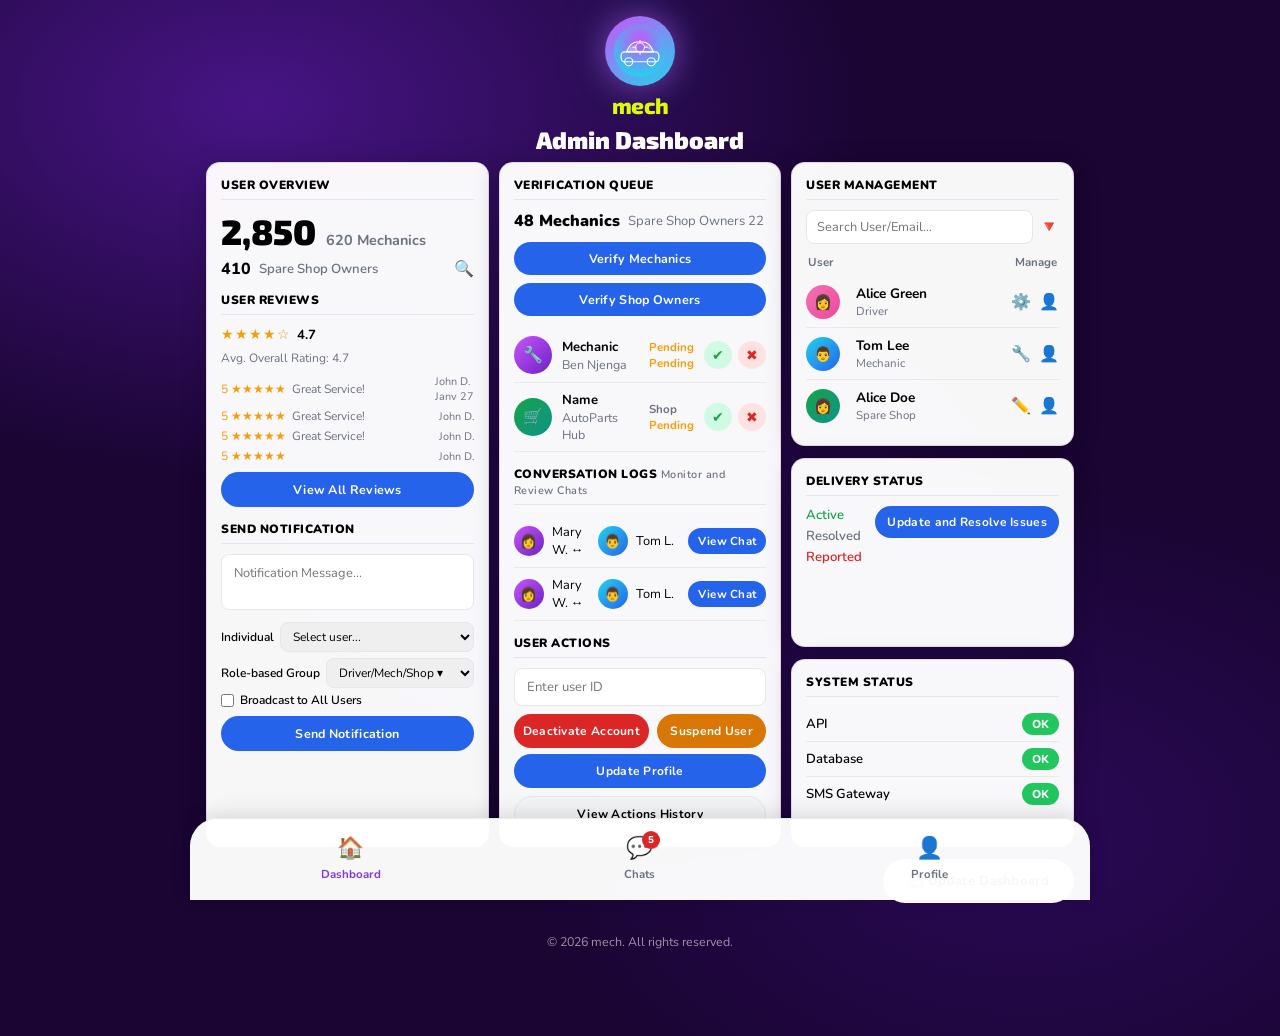
==== frontend/dashboard_admin.html @ afdfe114 "Add files via upload" ====
<!DOCTYPE html>
<html lang="en">
<head>
  <meta charset="UTF-8"/>
  <meta name="viewport" content="width=device-width,initial-scale=1.0"/>
  <link rel="manifest" href="manifest.json"/>
  <meta name="theme-color" content="#6b21c8"/>
  <meta name="apple-mobile-web-app-capable" content="yes"/>
  <meta name="apple-mobile-web-app-status-bar-style" content="black-translucent"/>
  <meta name="apple-mobile-web-app-title" content="mech"/>
  <link rel="apple-touch-icon" href="icons/icon-192.png"/>
  <!-- Admin page: access is enforced by adminGuard() in app.js -->
  <meta name="robots" content="noindex, nofollow"/>
  <title>mech — Admin Dashboard</title>
  <link rel="stylesheet" href="css/styles.css"/>
  <link rel="icon" type="image/svg+xml" href="logo.SVG"/>
</head>
<body>
<div class="page-wrapper has-bottom-nav">

  <!-- Header -->
  <div class="logo-block" style="padding:16px 0 8px;">
    <div class="logo-ripple-wrap" style="width:70px;height:70px;">
      <span class="ripple-ring ripple-ring-1"></span>
      <span class="ripple-ring ripple-ring-2"></span>
      <span class="ripple-ring ripple-ring-3"></span>
      <div class="logo-circle" style="width:70px;height:70px;">
        <img src="logo.SVG" alt="mech" style="width:54px;height:54px;"/>
      </div>
    </div>
    <span class="logo-name" style="font-size:1.4rem;">mech</span>
    <h2 style="font-family:var(--font-display);font-size:1.5rem;font-weight:900;color:var(--text-white);">Admin Dashboard</h2>
  </div>

  <!-- Top 3-column grid -->
  <div class="dash-grid-3" style="margin-bottom:12px;">

    <!-- USER OVERVIEW -->
    <div class="admin-section">
      <div class="admin-section-title">USER OVERVIEW</div>
      <div style="display:flex;align-items:baseline;gap:10px;flex-wrap:wrap;margin-bottom:6px;">
        <span class="admin-stat-big">2,850</span>
        <span style="font-size:0.9rem;font-weight:700;color:var(--text-muted);">620 Mechanics</span>
      </div>
      <div style="display:flex;align-items:center;gap:8px;margin-bottom:12px;">
        <span style="font-size:1rem;font-weight:800;">410</span>
        <span style="font-size:0.82rem;color:var(--text-muted);font-weight:600;">Spare Shop Owners</span>
        <button style="background:none;border:none;cursor:pointer;font-size:1rem;margin-left:auto;">🔍</button>
      </div>

      <div class="admin-section-title" style="margin-top:10px;">USER REVIEWS</div>
      <div style="display:flex;align-items:center;gap:6px;margin-bottom:6px;">
        <span class="stars" style="font-size:0.85rem;">★★★★☆</span>
        <span style="font-size:0.82rem;font-weight:700;">4.7</span>
      </div>
      <div style="font-size:0.75rem;color:var(--text-muted);margin-bottom:8px;">Avg. Overall Rating: 4.7</div>

      <div style="display:flex;flex-direction:column;gap:4px;margin-bottom:8px;">
        <div style="display:flex;align-items:center;gap:6px;font-size:0.75rem;">
          <span style="color:#f59e0b;">5 ★★★★★</span>
          <span style="color:var(--text-muted);flex:1;white-space:nowrap;overflow:hidden;text-overflow:ellipsis;">Great Service!</span>
          <span style="color:var(--text-muted);font-size:0.68rem;white-space:nowrap;">John D. <br/>Janv 27</span>
        </div>
        <div style="display:flex;align-items:center;gap:6px;font-size:0.75rem;">
          <span style="color:#f59e0b;">5 ★★★★★</span>
          <span style="color:var(--text-muted);flex:1;">Great Service!</span>
          <span style="color:var(--text-muted);font-size:0.68rem;">John D.</span>
        </div>
        <div style="display:flex;align-items:center;gap:6px;font-size:0.75rem;">
          <span style="color:#f59e0b;">5 ★★★★★</span>
          <span style="color:var(--text-muted);flex:1;">Great Service!</span>
          <span style="color:var(--text-muted);font-size:0.68rem;">John D.</span>
        </div>
        <div style="display:flex;align-items:center;gap:6px;font-size:0.75rem;">
          <span style="color:#f59e0b;">5 ★★★★★</span>
          <span style="color:var(--text-muted);flex:1;"></span>
          <span style="color:var(--text-muted);font-size:0.68rem;">John D.</span>
        </div>
      </div>
      <button class="btn btn-blue btn-full" style="font-size:0.78rem;padding:9px;">View All Reviews</button>

      <!-- Send Notification -->
      <div class="admin-section-title" style="margin-top:14px;">SEND NOTIFICATION</div>
      <textarea id="notifMessage" placeholder="Notification Message..." style="width:100%;padding:9px 12px;border:1px solid #e5e7eb;border-radius:var(--radius-sm);font-size:0.8rem;resize:none;height:56px;outline:none;font-family:var(--font-main);"></textarea>
      <div style="display:flex;align-items:center;gap:6px;margin:6px 0;flex-wrap:wrap;">
        <span style="font-size:0.75rem;font-weight:600;">Individual</span>
        <select id="notifTarget" style="flex:1;padding:5px 8px;border:1px solid #e5e7eb;border-radius:var(--radius-sm);font-size:0.75rem;outline:none;">
          <option value="">Select user...</option>
          <option value="alice">Alice Green</option>
          <option value="tom">Tom Lee</option>
        </select>
      </div>
      <div style="display:flex;align-items:center;gap:6px;margin:4px 0;">
        <span style="font-size:0.75rem;font-weight:600;">Role-based Group</span>
        <select id="notifRole" style="flex:1;padding:5px 8px;border:1px solid #e5e7eb;border-radius:var(--radius-sm);font-size:0.75rem;outline:none;">
          <option value="">Driver/Mech/Shop ▾</option>
          <option value="driver">Drivers</option>
          <option value="mechanic">Mechanics</option>
          <option value="spareshop">Spare Shops</option>
        </select>
      </div>
      <label style="display:flex;align-items:center;gap:6px;margin:4px 0;font-size:0.75rem;font-weight:600;cursor:pointer;">
        <input type="checkbox" name="broadcast" style="accent-color:var(--purple-light);"/>
        Broadcast to All Users
      </label>
      <button id="sendNotifBtn" class="btn btn-blue btn-full" style="font-size:0.78rem;padding:9px;margin-top:4px;">Send Notification</button>
    </div>

    <!-- VERIFICATION QUEUE -->
    <div class="admin-section">
      <div class="admin-section-title">VERIFICATION QUEUE</div>
      <div style="display:flex;align-items:center;gap:8px;flex-wrap:wrap;margin-bottom:10px;">
        <span style="font-size:1rem;font-weight:900;">48 Mechanics</span>
        <span style="font-size:0.82rem;color:var(--text-muted);">Spare Shop Owners 22</span>
      </div>
      <div style="display:flex;gap:8px;margin-bottom:12px;flex-wrap:wrap;">
        <button class="btn btn-blue" style="flex:1;font-size:0.78rem;padding:8px;">Verify Mechanics</button>
        <button class="btn btn-blue" style="flex:1;font-size:0.78rem;padding:8px;">Verify Shop Owners</button>
      </div>

      <!-- Verify Item 1 -->
      <div class="verify-item">
        <div style="width:38px;height:38px;border-radius:50%;background:linear-gradient(135deg,var(--magenta),var(--purple-light));display:flex;align-items:center;justify-content:center;font-size:1rem;flex-shrink:0;">🔧</div>
        <div style="flex:1;min-width:0;">
          <div style="font-size:0.82rem;font-weight:700;">Mechanic</div>
          <div style="font-size:0.78rem;color:var(--text-muted);">Ben Njenga</div>
        </div>
        <div>
          <div class="verify-status">Pending</div>
          <div class="verify-status">Pending</div>
        </div>
        <div class="verify-actions">
          <button class="verify-btn approve" data-verify="user_1" data-action="approve" title="Approve">✔</button>
          <button class="verify-btn decline" data-verify="user_1" data-action="decline" title="Decline">✖</button>
        </div>
      </div>

      <!-- Verify Item 2 -->
      <div class="verify-item">
        <div style="width:38px;height:38px;border-radius:50%;background:linear-gradient(135deg,var(--green-btn),#0d9488);display:flex;align-items:center;justify-content:center;font-size:1rem;flex-shrink:0;">🛒</div>
        <div style="flex:1;min-width:0;">
          <div style="font-size:0.82rem;font-weight:700;">Name</div>
          <div style="font-size:0.78rem;color:var(--text-muted);">AutoParts Hub</div>
        </div>
        <div>
          <div style="font-size:0.72rem;font-weight:700;color:var(--text-muted);">Shop</div>
          <div class="verify-status">Pending</div>
        </div>
        <div class="verify-actions">
          <button class="verify-btn approve" data-verify="user_2" data-action="approve" title="Approve">✔</button>
          <button class="verify-btn decline" data-verify="user_2" data-action="decline" title="Decline">✖</button>
        </div>
      </div>

      <!-- Conversation Logs -->
      <div class="admin-section-title" style="margin-top:14px;">CONVERSATION LOGS <span style="font-size:0.68rem;font-weight:600;color:var(--text-muted);text-transform:none;">Monitor and Review Chats</span></div>

      <div class="log-item">
        <div style="width:30px;height:30px;border-radius:50%;background:linear-gradient(135deg,var(--magenta),var(--purple-light));display:flex;align-items:center;justify-content:center;font-size:0.85rem;flex-shrink:0;">👩</div>
        <span style="font-size:0.8rem;flex:1;">Mary W. ↔</span>
        <div style="width:30px;height:30px;border-radius:50%;background:linear-gradient(135deg,var(--cyan-accent),var(--blue-btn));display:flex;align-items:center;justify-content:center;font-size:0.85rem;flex-shrink:0;">👨</div>
        <span style="font-size:0.8rem;">Tom L.</span>
        <button class="btn btn-blue" style="padding:5px 10px;font-size:0.72rem;margin-left:6px;" data-view-chat="conv_1">View Chat</button>
      </div>

      <div class="log-item">
        <div style="width:30px;height:30px;border-radius:50%;background:linear-gradient(135deg,var(--magenta),var(--purple-light));display:flex;align-items:center;justify-content:center;font-size:0.85rem;flex-shrink:0;">👩</div>
        <span style="font-size:0.8rem;flex:1;">Mary W. ↔</span>
        <div style="width:30px;height:30px;border-radius:50%;background:linear-gradient(135deg,var(--cyan-accent),var(--blue-btn));display:flex;align-items:center;justify-content:center;font-size:0.85rem;flex-shrink:0;">👨</div>
        <span style="font-size:0.8rem;">Tom L.</span>
        <button class="btn btn-blue" style="padding:5px 10px;font-size:0.72rem;margin-left:6px;" data-view-chat="conv_2">View Chat</button>
      </div>

      <!-- User Actions -->
      <div class="admin-section-title" style="margin-top:14px;">USER ACTIONS</div>
      <input id="actionUserId" type="text" placeholder="Enter user ID" style="width:100%;padding:9px 12px;border:1px solid #e5e7eb;border-radius:var(--radius-sm);font-size:0.82rem;outline:none;margin-bottom:8px;"/>
      <div style="display:flex;gap:8px;flex-wrap:wrap;margin-bottom:6px;">
        <button id="deactivateBtn" class="btn btn-red" style="flex:1;font-size:0.75rem;padding:9px;">Deactivate Account</button>
        <button id="suspendBtn" class="btn btn-orange" style="flex:1;font-size:0.75rem;padding:9px;">Suspend User</button>
      </div>
      <div style="display:flex;gap:8px;flex-wrap:wrap;">
        <button class="btn btn-blue" style="flex:1;font-size:0.75rem;padding:9px;">Update Profile</button>
        <button class="btn" style="flex:1;font-size:0.75rem;padding:9px;background:#f3f4f6;color:var(--text-dark);border:1px solid #e5e7eb;">View Actions History</button>
      </div>
    </div>

    <!-- USER MANAGEMENT + SYSTEM STATUS -->
    <div style="display:flex;flex-direction:column;gap:12px;">

      <div class="admin-section">
        <div class="admin-section-title">USER MANAGEMENT</div>
        <div style="display:flex;align-items:center;gap:6px;margin-bottom:10px;">
          <input id="userSearch" type="text" placeholder="Search User/Email..." style="flex:1;padding:7px 10px;border:1px solid #e5e7eb;border-radius:var(--radius-sm);font-size:0.8rem;outline:none;"/>
          <button style="background:none;border:none;cursor:pointer;font-size:1rem;">🔻</button>
        </div>

        <div style="display:flex;justify-content:space-between;font-size:0.72rem;font-weight:700;color:var(--text-muted);margin-bottom:6px;padding:0 2px;">
          <span>User</span>
          <span>Manage</span>
        </div>

        <div class="user-mgmt-item">
          <div style="width:34px;height:34px;border-radius:50%;background:linear-gradient(135deg,#f472b6,#ec4899);display:flex;align-items:center;justify-content:center;font-size:0.9rem;flex-shrink:0;">👩</div>
          <div style="flex:1;min-width:0;margin-left:8px;">
            <div class="user-mgmt-name">Alice Green</div>
            <div class="user-mgmt-role">Driver</div>
          </div>
          <div style="display:flex;gap:8px;align-items:center;">
            <button style="background:none;border:none;cursor:pointer;font-size:1rem;" title="Settings">⚙️</button>
            <button style="background:none;border:none;cursor:pointer;font-size:1rem;" title="Profile">👤</button>
          </div>
        </div>

        <div class="user-mgmt-item">
          <div style="width:34px;height:34px;border-radius:50%;background:linear-gradient(135deg,var(--cyan-accent),var(--blue-btn));display:flex;align-items:center;justify-content:center;font-size:0.9rem;flex-shrink:0;">👨</div>
          <div style="flex:1;min-width:0;margin-left:8px;">
            <div class="user-mgmt-name">Tom Lee</div>
            <div class="user-mgmt-role">Mechanic</div>
          </div>
          <div style="display:flex;gap:8px;align-items:center;">
            <button style="background:none;border:none;cursor:pointer;font-size:1rem;" title="Tools">🔧</button>
            <button style="background:none;border:none;cursor:pointer;font-size:1rem;" title="Profile">👤</button>
          </div>
        </div>

        <div class="user-mgmt-item" style="border-bottom:none;">
          <div style="width:34px;height:34px;border-radius:50%;background:linear-gradient(135deg,var(--green-btn),#0d9488);display:flex;align-items:center;justify-content:center;font-size:0.9rem;flex-shrink:0;">👩</div>
          <div style="flex:1;min-width:0;margin-left:8px;">
            <div class="user-mgmt-name">Alice Doe</div>
            <div class="user-mgmt-role">Spare Shop</div>
          </div>
          <div style="display:flex;gap:8px;align-items:center;">
            <button style="background:none;border:none;cursor:pointer;font-size:1rem;" title="Edit">✏️</button>
            <button style="background:none;border:none;cursor:pointer;font-size:1rem;" title="Profile">👤</button>
          </div>
        </div>
      </div>

      <!-- Delivery Status -->
      <div class="admin-section">
        <div class="admin-section-title">DELIVERY STATUS</div>
        <div style="display:flex;gap:10px;align-items:flex-start;">
          <div style="flex:1;">
            <div style="font-size:0.82rem;font-weight:600;color:var(--green-btn);margin-bottom:3px;">Active</div>
            <div style="font-size:0.82rem;font-weight:600;color:var(--text-muted);margin-bottom:3px;">Resolved</div>
            <div style="font-size:0.82rem;font-weight:600;color:var(--red-btn);">Reported</div>
          </div>
          <button class="btn btn-blue" style="font-size:0.75rem;padding:8px 12px;white-space:nowrap;">Update and Resolve Issues</button>
        </div>
      </div>

      <!-- System Status -->
      <div class="admin-section">
        <div class="admin-section-title">SYSTEM STATUS</div>
        <div data-service="api" class="system-status-row">
          <span>API</span>
          <span class="status-ok">OK</span>
        </div>
        <div data-service="database" class="system-status-row">
          <span>Database</span>
          <span class="status-ok">OK</span>
        </div>
        <div data-service="sms" class="system-status-row" style="border-bottom:none;">
          <span>SMS Gateway</span>
          <span class="status-ok">OK</span>
        </div>
      </div>

    </div>
  </div><!-- end top grid -->

  <!-- Update Dashboard -->
  <div style="display:flex;justify-content:flex-end;margin-bottom:16px;">
    <button class="btn btn-white" style="color:var(--text-dark);font-size:0.82rem;">🔄 Update Dashboard</button>
  </div>

  <footer class="page-footer" style="padding-bottom:6px;">© <span id="yr"></span> mech. All rights reserved.</footer>
</div>

<!-- Bottom Nav -->
<nav class="dash-bottom-nav" style="left:0;right:0;max-width:900px;margin:0 auto;">
  <button class="dash-nav-tab active" data-target="dashboard_admin.html">
    <span class="d-icon">🏠</span>
    Dashboard
  </button>
  <button class="dash-nav-tab" data-target="chat.html">
    <span class="d-icon">💬</span>
    Chats
    <span class="msg-badge" style="position:absolute;top:4px;right:calc(50% - 20px);background:var(--red-btn);color:#fff;border-radius:50%;width:18px;height:18px;font-size:0.62rem;font-weight:800;display:flex;align-items:center;justify-content:center;">5</span>
  </button>
  <button class="dash-nav-tab" data-target="#">
    <span class="d-icon">👤</span>
    Profile
  </button>
</nav>


<script src="js/app.js"></script>
<script>document.getElementById('yr').textContent = new Date().getFullYear();</script>
</body>
</html>
---- frontend/css/styles.css ----
/* ============================================================
   MECH PLATFORM — MASTER STYLESHEET
   Deep Royal Purple Glassmorphism UI
   ============================================================ */

@import url('https://fonts.googleapis.com/css2?family=Nunito:wght@400;600;700;800;900&family=Exo+2:wght@400;600;700;800&display=swap');

/* ── CSS Variables ─────────────────────────────────────────── */
:root {
  --bg-deep:        #1a0533;
  --bg-purple:      #2d0a5e;
  --bg-mid:         #3b0f7a;
  --purple-light:   #6b21c8;
  --purple-glow:    #9b59f5;
  --cyan-accent:    #22d3ee;
  --magenta:        #c855f7;

  --blue-btn:       #2563eb;
  --orange-btn:     #d97706;
  --green-btn:      #16a34a;
  --red-btn:        #dc2626;
  --green-avail:    #22c55e;
  --red-unavail:    #ef4444;

  --glass-bg:       rgba(255,255,255,0.08);
  --glass-border:   rgba(255,255,255,0.18);
  --glass-bg-white: rgba(255,255,255,0.95);
  --card-bg:        rgba(255,255,255,0.97);

  --text-white:     #ffffff;
  --text-light:     #f6f0f0d9;
  --text-dark:      #000000;
  --text-muted:     #6b7280;
  --text-purple:    #7c3aed;

  --radius-sm:      8px;
  --radius-md:      14px;
  --radius-lg:      20px;
  --radius-xl:      28px;
  --radius-full:    9999px;

  --shadow-glow:    0 0 24px rgba(155,89,245,0.35);
  --shadow-card:    0 4px 24px rgba(0,0,0,0.25);
  --shadow-deep:    0 8px 40px rgba(0,0,0,0.45);

  --font-main:      'Nunito', sans-serif;
  --font-display:   'Exo 2', sans-serif;

  --transition:     all 0.25s cubic-bezier(0.4,0,0.2,1);
  --transition-slow:all 0.45s cubic-bezier(0.4,0,0.2,1);
}

/* ── Reset & Base ───────────────────────────────────────────── */
*, *::before, *::after { box-sizing: border-box; margin: 0; padding: 0; }

html { font-size: 16px; scroll-behavior: smooth; }

body {
  font-family: var(--font-main);
  background: var(--bg-deep);
  background-image:
    radial-gradient(ellipse 80% 60% at 20% 10%, rgba(107,33,200,0.55) 0%, transparent 60%),
    radial-gradient(ellipse 60% 50% at 80% 80%, rgba(45,10,94,0.8) 0%, transparent 65%),
    radial-gradient(ellipse 50% 40% at 50% 50%, rgba(59,15,122,0.4) 0%, transparent 70%);
  color: var(--text-white);
  min-height: 100vh;
  overflow-x: hidden;
}

a { text-decoration: none; color: inherit; }
button { cursor: pointer; border: none; font-family: var(--font-main); }
input, textarea, select { font-family: var(--font-main); }
img { max-width: 100%; }
ul { list-style: none; }

/* ── Page Wrapper ───────────────────────────────────────────── */
.page-wrapper {
  min-height: 100vh;
  display: flex;
  flex-direction: column;
  max-width: 900px;
  margin: 0 auto;
  padding: 0 16px;
}

/* ── Logo Block ─────────────────────────────────────────────── */
.logo-block {
  display: flex;
  flex-direction: column;
  align-items: center;
  padding: 28px 0 18px;
  gap: 6px;
}

.logo-circle {
  width: 90px; height: 90px;
  border-radius: 50%;
  background: linear-gradient(145deg, var(--magenta), var(--cyan-accent));
  display: flex; align-items: center; justify-content: center;
  box-shadow: 0 0 30px rgba(200,85,247,0.5), 0 0 60px rgba(34,211,238,0.2);
  overflow: hidden;
  animation: logoPulse 3s ease-in-out infinite;
}

.logo-circle img { width: 72px; height: 72px; object-fit: contain; }

@keyframes logoPulse {
  0%,100% { box-shadow: 0 0 30px rgba(200,85,247,0.5), 0 0 60px rgba(34,211,238,0.2); }
  50%      { box-shadow: 0 0 45px rgba(200,85,247,0.75), 0 0 80px rgba(34,211,238,0.35); }
}

.logo-name {
  font-family: var(--font-display);
  font-size: 1.9rem; font-weight: 800;
  color: rgb(229, 255, 0);
  letter-spacing: -0.5px;
}

.logo-subtitle {
  font-size: 0.95rem; font-weight: 600;
  color: var(--text-white);
  text-align: center;
  letter-spacing: 0.5px;
}

.logo-tagline {
  font-size: 0.85rem; color: var(--text-light);
  text-align: center; max-width: 360px;
  line-height: 1.5;
}

/* ── Glass Card ─────────────────────────────────────────────── */
.glass-card {
  background: var(--glass-bg);
  border: 1px solid var(--glass-border);
  border-radius: var(--radius-lg);
  backdrop-filter: blur(12px);
  -webkit-backdrop-filter: blur(12px);
  padding: 18px;
  box-shadow: var(--shadow-card);
}

.white-card {
  background: var(--card-bg);
  border-radius: var(--radius-lg);
  padding: 16px 18px;
  box-shadow: var(--shadow-card);
  color: var(--text-dark);
}

/* ── Form Inputs ─────────────────────────────────────────────── */
.input-field {
  width: 100%;
  padding: 13px 16px 13px 42px;
  border: 1.5px solid rgba(255,255,255,0.25);
  border-radius: var(--radius-md);
  background: rgba(255,255,255,0.92);
  color: var(--text-dark);
  font-size: 0.95rem; font-weight: 500;
  outline: none;
  transition: var(--transition);
}

.input-field::placeholder { color: #9ca3af; }

.input-field:focus {
  border-color: var(--purple-glow);
  box-shadow: 0 0 0 3px rgba(155,89,245,0.2);
  background: #f7f3f3;
}

.input-wrapper {
  position: relative;
  width: 100%;
}

.input-wrapper .input-icon {
  position: absolute; left: 14px; top: 50%;
  transform: translateY(-50%);
  color: #9ca3af; font-size: 1rem;
  pointer-events: none;
}

/* ── Buttons ─────────────────────────────────────────────────── */
.btn {
  display: inline-flex; align-items: center; justify-content: center;
  gap: 8px;
  padding: 12px 24px;
  border-radius: var(--radius-full);
  font-size: 0.95rem; font-weight: 700;
  transition: var(--transition);
  white-space: nowrap;
  letter-spacing: 0.3px;
}

.btn:hover { transform: translateY(-2px); filter: brightness(1.1); }
.btn:active { transform: translateY(0); }

.btn-blue   { background: var(--blue-btn);   color: #fff; }
.btn-orange { background: var(--orange-btn); color: #fff; }
.btn-green  { background: var(--green-btn);  color: #fff; }
.btn-red    { background: var(--red-btn);    color: #fff; }
.btn-purple { background: var(--purple-light); color: #fff; }
.btn-gray   { background: #9ca3af; color: #fff; }
.btn-white  { background: #fff; color: var(--text-purple); border: 1.5px solid var(--glass-border); }
.btn-outline { background: transparent; color: #fff; border: 2px solid rgba(255,255,255,0.4); }

.btn-full { width: 100%; }

/* ── Role Selection Buttons (index) ──────────────────────────── */
.role-buttons {
  display: flex;
  gap: 12px;
  flex-wrap: wrap;
  margin-top: 8px;
}

.role-btn {
  flex: 1;
  min-width: 120px;
  padding: 16px 12px;
  border-radius: var(--radius-md);
  font-size: 1rem; font-weight: 800;
  display: flex; 
  align-items: center; 
  justify-content: center;
  gap: 8px;
  box-shadow: var(--shadow-card);
  transition: var(--transition);
  font-family: var(--font-display);
}

.role-btn:hover {
  transform: translateY(-3px) scale(1.03);
  box-shadow: var(--shadow-glow);
}

/* ── Section Headers ─────────────────────────────────────────── */
.section-title {
  font-family: var(--font-display);
  font-size: 2rem; font-weight: 900;
  color: var(--text-light);
  text-align: center;
  letter-spacing: 0.5px;
  margin-bottom: 4px;
}

.section-subtitle {
  font-size: 0.88rem; font-weight: 600;
  color: var(--text-light);
  text-align: center;
  margin-bottom: 20px;
}

/* ── Search Bar ──────────────────────────────────────────────── */
.search-bar {
  display: flex; align-items: center; gap: 10px;
  padding: 12px 18px;
  background: rgba(255,255,255,0.95);
  border-radius: var(--radius-full);
  border: 1.5px solid var(--glass-border);
  box-shadow: var(--shadow-card);
  margin-bottom: 18px;
}

.search-bar input {
  flex: 1; border: none; background: transparent;
  font-size: 0.92rem; color: var(--text-dark);
  outline: none;
}

.search-bar .search-icon { color: #9ca3af; font-size: 1rem; }

/* ── Footer ──────────────────────────────────────────────────── */
.page-footer {
  text-align: center;
  padding: 14px 0 10px;
  font-size: 0.78rem;
  color: var(--text-light);
  opacity: 0.7;
  margin-top: auto;
}

/* ── Bottom Nav Tabs ─────────────────────────────────────────── */
.bottom-nav {
  position: fixed; bottom: 0; left: 0; right: 0;
  background: rgba(255,255,255,0.97);
  border-top: 1px solid rgba(0,0,0,0.08);
  display: flex;
  z-index: 100;
  box-shadow: 0 -4px 20px rgba(0,0,0,0.15);
  padding: 0 8px;
  max-width: 900px;
  margin: 0 auto;
}

.nav-tab {
  flex: 1;
  display: flex; flex-direction: column;
  align-items: center; justify-content: center;
  padding: 10px 8px 8px;
  gap: 4px;
  color: var(--text-muted);
  font-size: 0.72rem; font-weight: 700;
  transition: var(--transition);
  position: relative;
  cursor: pointer;
  background: none; border: none;
}

.nav-tab .nav-icon { font-size: 1.3rem; }

.nav-tab.active {
  background: var(--green-btn);
  border-radius: var(--radius-lg);
  color: #fff;
  margin: 6px 4px;
}

.nav-tab .badge {
  position: absolute; top: 6px; right: calc(50% - 14px);
  background: var(--red-btn);
  color: #fff;
  border-radius: 50%;
  width: 16px; height: 16px;
  font-size: 0.65rem; font-weight: 800;
  display: flex; align-items: center; justify-content: center;
}

/* ── Dashboard Bottom Nav ────────────────────────────────────── */
.dash-bottom-nav {
  position: fixed; bottom: 0; left: 0; right: 0;
  background: rgba(255,255,255,0.97);
  border-radius: var(--radius-xl) var(--radius-xl) 0 0;
  border-top: 1px solid rgba(0,0,0,0.08);
  display: flex;
  z-index: 100;
  box-shadow: 0 -4px 20px rgba(0,0,0,0.12);
  padding: 8px 16px 12px;
  max-width: 900px;
  margin: 0 auto;
}

.dash-nav-tab {
  flex: 1;
  display: flex; flex-direction: column;
  align-items: center; justify-content: center;
  gap: 3px;
  color: var(--text-muted);
  font-size: 0.72rem; font-weight: 700;
  cursor: pointer;
  background: none; border: none;
  padding: 6px 4px;
  border-radius: var(--radius-md);
  transition: var(--transition);
  position: relative;
}

.dash-nav-tab .d-icon { font-size: 1.35rem; }

.dash-nav-tab.active { color: var(--text-purple); }

.dash-nav-tab .msg-badge {
  position: absolute; top: 2px; right: calc(50% - 18px);
  background: var(--red-btn);
  color: #fff;
  border-radius: 50%;
  width: 18px; height: 18px;
  font-size: 0.65rem; font-weight: 800;
  display: flex; align-items: center; justify-content: center;
}

/* ── Dashboard Grids ─────────────────────────────────────────── */
.dash-grid-3 {
  display: grid;
  grid-template-columns: 1fr 1fr 1fr;
  gap: 10px;
  margin-bottom: 12px;
}

.dash-grid-2 {
  display: grid;
  grid-template-columns: 1fr 1fr;
  gap: 10px;
  margin-bottom: 12px;
}

/* ── Stat Widget ─────────────────────────────────────────────── */
.stat-widget {
  background: var(--card-bg);
  border-radius: var(--radius-md);
  padding: 14px 14px 10px;
  border: 1px solid rgba(255,255,255,0.3);
  box-shadow: var(--shadow-card);
  color: var(--text-dark);
}

.stat-label {
  font-size: 0.72rem; font-weight: 700;
  color: var(--text-muted);
  text-transform: uppercase;
  letter-spacing: 0.5px;
  margin-bottom: 4px;
  display: flex; align-items: center; gap: 6px;
}

.stat-dot { width: 8px; height: 8px; border-radius: 50%; background: var(--red-btn); margin-left: auto; }

.stat-value {
  font-family: var(--font-display);
  font-size: 1.8rem; font-weight: 900;
  color: var(--text-dark);
  line-height: 1;
  margin-bottom: 6px;
}

.stat-value.kes { font-size: 1.35rem; }

.stat-sub {
  font-size: 0.72rem; color: var(--text-muted); font-weight: 600;
}

.stat-actions {
  display: flex; gap: 8px; margin-top: 10px; flex-wrap: wrap;
}

.stat-link {
  font-size: 0.72rem; font-weight: 700;
  color: var(--purple-light);
  cursor: pointer;
  text-decoration: underline;
  background: none; border: none;
  padding: 0;
}

/* ── Toggle Switch ───────────────────────────────────────────── */
.toggle-switch {
  position: relative; display: inline-block;
  width: 44px; height: 24px;
}

.toggle-switch input { opacity: 0; width: 0; height: 0; }

.toggle-slider {
  position: absolute; cursor: pointer;
  inset: 0; background: #ccc;
  border-radius: 24px;
  transition: var(--transition);
}

.toggle-slider::before {
  content: '';
  position: absolute;
  width: 18px; height: 18px;
  left: 3px; top: 3px;
  background: white;
  border-radius: 50%;
  transition: var(--transition);
}

input:checked + .toggle-slider { background: var(--purple-light); }
input:checked + .toggle-slider::before { transform: translateX(20px); }

/* ── Chat Bubble Toggle ──────────────────────────────────────── */
.chat-toggle {
  width: 38px; height: 22px;
  border-radius: 11px;
  border: none; cursor: pointer;
  transition: var(--transition);
  position: relative;
}

.chat-toggle.on  { background: linear-gradient(135deg, var(--magenta), var(--purple-light)); }
.chat-toggle.off { background: #d1d5db; }

/* ── Service Cards (Driver Dashboard) ───────────────────────── */
.service-grid-3 {
  display: grid;
  grid-template-columns: 1fr 1fr 1fr;
  gap: 10px;
  margin-bottom: 12px;
}

.service-card {
  border-radius: var(--radius-md);
  padding: 14px 10px;
  text-align: center;
  border: 2px solid rgba(255,255,255,0.25);
  background: rgba(255,255,255,0.08);
  backdrop-filter: blur(8px);
  transition: var(--transition);
}

.service-card:hover { border-color: var(--purple-glow); transform: translateY(-2px); }

.service-card.emergency { border-color: var(--red-btn); background: rgba(220,38,38,0.08); }

.service-card-icon { font-size: 1.8rem; margin-bottom: 6px; }
.service-card-title { font-size: 0.78rem; font-weight: 800; color: var(--text-white); margin-bottom: 10px; }

.service-btn-row {
  display: flex; align-items: center; justify-content: center; gap: 10px;
}

.svc-icon-btn {
  display: flex; flex-direction: column; align-items: center; gap: 3px;
  font-size: 0.65rem; font-weight: 700; color: var(--text-dark);
}

/* ── Provider List Item ──────────────────────────────────────── */
.provider-item {
  background: var(--card-bg);
  border-radius: var(--radius-md);
  padding: 12px 14px;
  display: flex; align-items: center; gap: 12px;
  margin-bottom: 8px;
  box-shadow: var(--shadow-card);
  border: 1px solid rgba(107,33,200,0.15);
  transition: var(--transition);
}

.provider-item:hover { border-color: var(--purple-light); }

.provider-avatar {
  width: 46px; height: 46px; border-radius: 50%;
  background: linear-gradient(135deg, var(--magenta), var(--cyan-accent));
  display: flex; align-items: center; justify-content: center;
  font-size: 1.4rem; flex-shrink: 0;
}

.provider-info { flex: 1; min-width: 0; }
.provider-type { font-size: 0.7rem; color: var(--text-muted); font-weight: 600; }
.provider-name { font-size: 0.95rem; font-weight: 800; color: var(--text-dark); }
.provider-dist { font-size: 0.72rem; color: var(--text-muted); }

.provider-actions { display: flex; gap: 10px; align-items: center; }
.action-icon-btn {
  width: 32px; height: 32px;
  border-radius: 50%; background: none; border: none;
  font-size: 1.1rem; color: var(--text-muted);
  display: flex; align-items: center; justify-content: center;
  cursor: pointer; transition: var(--transition);
}
.action-icon-btn:hover { color: var(--purple-light); background: rgba(107,33,200,0.08); }

/* ── Action Button Row ───────────────────────────────────────── */
.action-row {
  display: flex; gap: 10px; margin-bottom: 12px;
}

.action-row .btn { flex: 1; font-size: 0.82rem; padding: 11px 14px; }

/* ── Notifications Panel ─────────────────────────────────────── */
.notif-panel {
  background: rgba(255,255,255,0.10);
  border: 1.5px solid rgba(255,255,255,0.2);
  border-radius: var(--radius-md);
  padding: 14px 16px;
  margin-bottom: 12px;
}

.notif-panel-title {
  font-size: 0.85rem; font-weight: 900;
  color: var(--text-white);
  text-transform: uppercase;
  letter-spacing: 0.5px;
  margin-bottom: 10px;
}

.notif-item {
  font-size: 0.82rem; color: var(--text-light);
  padding: 3px 0;
  border-bottom: 1px solid rgba(255,255,255,0.08);
}
.notif-item:last-child { border-bottom: none; }

/* ── Availability Widget ─────────────────────────────────────── */
.availability-widget {
  background: var(--card-bg);
  border-radius: var(--radius-md);
  padding: 14px;
  display: flex; align-items: center; gap: 10px;
  margin-bottom: 12px;
  box-shadow: var(--shadow-card);
}

.avail-status {
  flex: 1;
  background: var(--green-btn);
  border-radius: var(--radius-md);
  padding: 12px 14px;
  color: #fff;
}

.avail-status-label { font-size: 0.72rem; font-weight: 700; opacity: 0.85; margin-bottom: 2px; }
.avail-status-value { font-size: 1.1rem; font-weight: 900; letter-spacing: 0.5px; }

.avail-controls { display: flex; flex-direction: column; gap: 8px; align-items: flex-end; }
.avail-label { font-size: 0.72rem; color: var(--text-muted); font-weight: 700; }

/* ── Rating Stars ────────────────────────────────────────────── */
.stars { color: #f59e0b; font-size: 1rem; letter-spacing: 1px; }
.rating-val { font-weight: 800; color: var(--text-dark); }

/* ── Chat List ───────────────────────────────────────────────── */
.chat-item {
  background: var(--card-bg);
  border-radius: var(--radius-lg);
  padding: 14px 16px;
  display: flex; align-items: center; gap: 12px;
  margin-bottom: 10px;
  box-shadow: var(--shadow-card);
  border: 1.5px solid rgba(107,33,200,0.12);
  cursor: pointer;
  transition: var(--transition);
}

.chat-item:hover { border-color: var(--purple-glow); transform: translateX(2px); }

.chat-avatar {
  width: 50px; height: 50px; border-radius: 50%;
  background: linear-gradient(135deg, var(--magenta), var(--purple-light));
  display: flex; align-items: center; justify-content: center;
  font-size: 1.5rem; flex-shrink: 0; overflow: hidden;
  position: relative;
}

.chat-info { flex: 1; min-width: 0; }
.chat-name { font-size: 0.98rem; font-weight: 800; color: var(--text-dark); margin-bottom: 3px; }
.chat-preview { font-size: 0.8rem; color: var(--text-muted); white-space: nowrap; overflow: hidden; text-overflow: ellipsis; }
.chat-time { font-size: 0.78rem; color: var(--text-muted); font-weight: 600; white-space: nowrap; }

.chat-badge {
  background: var(--green-btn);
  color: #fff;
  border-radius: 50%;
  min-width: 22px; height: 22px;
  font-size: 0.72rem; font-weight: 800;
  display: flex; align-items: center; justify-content: center;
}

.chat-badge.zero { background: #9ca3af; }

/* ── Updates Contact Row ─────────────────────────────────────── */
.update-item {
  background: var(--card-bg);
  border-radius: var(--radius-lg);
  padding: 14px 16px;
  display: flex; align-items: center; gap: 12px;
  margin-bottom: 10px;
  box-shadow: var(--shadow-card);
  border: 1.5px solid rgba(107,33,200,0.12);
  transition: var(--transition);
}

.update-item.online-border { border-color: var(--green-avail); }

.status-dot {
  width: 11px; height: 11px; border-radius: 50%;
  flex-shrink: 0;
}
.status-dot.online  { background: var(--green-avail); }
.status-dot.offline { background: #9ca3af; }

.update-info { flex: 1; min-width: 0; }
.update-name { font-size: 0.95rem; font-weight: 800; color: var(--text-dark); margin-bottom: 2px; }
.update-status { font-size: 0.8rem; color: var(--text-muted); display: flex; align-items: center; gap: 6px; }

.update-right { display: flex; flex-direction: column; align-items: flex-end; gap: 8px; }
.update-time { font-size: 0.78rem; color: var(--text-muted); font-weight: 600; }
.update-time.online-time { color: var(--green-avail); font-weight: 800; }

/* ── Calls List ──────────────────────────────────────────────── */
.call-item {
  background: var(--card-bg);
  border-radius: var(--radius-lg);
  padding: 14px 16px;
  display: flex; align-items: center; gap: 12px;
  margin-bottom: 10px;
  box-shadow: var(--shadow-card);
  border: 1.5px solid rgba(107,33,200,0.12);
  transition: var(--transition);
}

.call-info { flex: 1; min-width: 0; }
.call-name { font-size: 0.95rem; font-weight: 800; color: var(--text-dark); margin-bottom: 3px; }
.call-type { font-size: 0.8rem; color: var(--text-muted); display: flex; align-items: center; gap: 5px; }
.call-type.missed { color: var(--red-btn); }

.call-right { display: flex; flex-direction: column; align-items: flex-end; gap: 8px; }
.call-time { font-size: 0.78rem; font-weight: 700; color: var(--text-muted); }
.call-time.missed { color: var(--red-btn); }

.callback-btn {
  display: flex; align-items: center; gap: 6px;
  padding: 8px 14px;
  background: #fff;
  border: 2px solid var(--green-avail);
  border-radius: var(--radius-full);
  color: var(--green-avail);
  font-size: 0.78rem; font-weight: 800;
  cursor: pointer; transition: var(--transition);
  white-space: nowrap;
}
.callback-btn:hover { background: var(--green-avail); color: #fff; }

/* ── Chat Conversation ───────────────────────────────────────── */
.chat-header {
  background: #fff;
  padding: 12px 16px;
  display: flex; align-items: center; gap: 12px;
  border-bottom: 1px solid rgba(0,0,0,0.08);
  box-shadow: 0 2px 12px rgba(0,0,0,0.08);
  position: sticky; top: 0; z-index: 10;
  flex-shrink: 0;
}

.chat-header-logo {
  display: flex; align-items: center; gap: 8px;
  padding: 6px 16px; border-bottom: 1px solid rgba(107,33,200,0.1);
  background: linear-gradient(135deg, var(--bg-deep), var(--bg-purple));
}

.chat-header-back { font-size: 1.3rem; cursor: pointer; color: var(--text-dark); }
.chat-header-avatar {
  width: 42px; height: 42px; border-radius: 50%;
  background: linear-gradient(135deg, var(--magenta), var(--purple-light));
  display: flex; align-items: center; justify-content: center; font-size: 1.3rem;
}

.chat-header-info { flex: 1; }
.chat-header-name { font-size: 1rem; font-weight: 800; color: var(--text-dark); }
.chat-header-status { font-size: 0.78rem; color: var(--green-avail); font-weight: 700; }

.chat-header-actions { display: flex; gap: 14px; align-items: center; }
.chat-header-btn {
  background: var(--blue-btn); border: none; border-radius: 50%;
  width: 38px; height: 38px;
  display: flex; align-items: center; justify-content: center;
  color: #fff; font-size: 1.1rem; cursor: pointer;
  transition: var(--transition);
}
.chat-header-btn:hover { transform: scale(1.1); }
.chat-header-menu { font-size: 1.4rem; color: var(--text-dark); cursor: pointer; font-weight: 900; }

/* ── Messages Area ───────────────────────────────────────────── */
.messages-area {
  flex: 1;
  padding: 16px;
  overflow-y: auto;
  display: flex; flex-direction: column; gap: 10px;
  background: var(--bg-deep);
  background-image:
    radial-gradient(ellipse 60% 50% at 20% 20%, rgba(107,33,200,0.2) 0%, transparent 60%),
    radial-gradient(ellipse 50% 40% at 80% 80%, rgba(45,10,94,0.4) 0%, transparent 70%);
}

.msg-date-divider {
  text-align: center;
  font-size: 0.78rem; color: var(--text-light);
  padding: 6px 0; font-weight: 600;
}

.msg-bubble-wrapper {
  display: flex;
  max-width: 78%;
}

.msg-bubble-wrapper.sent { margin-left: auto; }
.msg-bubble-wrapper.recv { margin-right: auto; }

.msg-bubble {
  padding: 10px 14px;
  border-radius: 18px;
  font-size: 0.88rem; line-height: 1.45;
  position: relative;
  box-shadow: var(--shadow-card);
}

.msg-bubble.sent {
  background: rgba(162,196,255,0.85);
  border-bottom-right-radius: 4px;
  color: var(--text-dark);
}

.msg-bubble.recv {
  background: rgba(255,255,255,0.92);
  border-bottom-left-radius: 4px;
  color: var(--text-dark);
}

.msg-time {
  font-size: 0.68rem; color: var(--text-muted);
  margin-top: 4px; text-align: right;
}

.msg-media {
  display: flex; gap: 8px; margin: 8px 0; flex-wrap: wrap;
}

.msg-media-thumb {
  width: 90px; height: 70px;
  border-radius: var(--radius-sm);
  object-fit: cover;
  background: linear-gradient(135deg, #e5e7eb, #d1d5db);
  display: flex; align-items: center; justify-content: center;
  font-size: 0.7rem; color: var(--text-muted); font-weight: 600;
  overflow: hidden;
}

.voice-note {
  display: flex; align-items: center; gap: 10px;
  padding: 8px 12px;
  background: rgba(255,255,255,0.9);
  border-radius: var(--radius-full);
  min-width: 200px;
}

.voice-play-btn {
  width: 34px; height: 34px; border-radius: 50%;
  background: linear-gradient(135deg, var(--magenta), var(--purple-light));
  display: flex; align-items: center; justify-content: center;
  color: #fff; font-size: 0.9rem; cursor: pointer; border: none;
  flex-shrink: 0;
  transition: var(--transition);
}
.voice-play-btn:hover { transform: scale(1.1); }

.voice-waveform {
  flex: 1;
  height: 24px;
  display: flex; align-items: center; gap: 2px;
}

.wave-bar {
  width: 3px; border-radius: 2px;
  background: var(--purple-light);
  animation: waveAnim 1.2s ease-in-out infinite;
}

.wave-bar:nth-child(2) { animation-delay: 0.1s; }
.wave-bar:nth-child(3) { animation-delay: 0.2s; }
.wave-bar:nth-child(4) { animation-delay: 0.3s; }
.wave-bar:nth-child(5) { animation-delay: 0.4s; }
.wave-bar:nth-child(6) { animation-delay: 0.5s; }
.wave-bar:nth-child(7) { animation-delay: 0.3s; }
.wave-bar:nth-child(8) { animation-delay: 0.15s; }

@keyframes waveAnim {
  0%,100% { height: 6px; }
  50%      { height: 18px; }
}

.voice-duration { font-size: 0.72rem; color: var(--text-muted); font-weight: 600; }

/* ── Message Input Bar ───────────────────────────────────────── */
.msg-input-bar {
  display: flex; align-items: center; gap: 10px;
  padding: 10px 14px 14px;
  background: transparent;
  flex-shrink: 0;
}

.msg-attach-btn, .msg-mic-btn {
  width: 40px; height: 40px;
  border-radius: 50%; background: none; border: none;
  font-size: 1.2rem; color: var(--text-light);
  display: flex; align-items: center; justify-content: center;
  cursor: pointer; transition: var(--transition); flex-shrink: 0;
}
.msg-attach-btn:hover, .msg-mic-btn:hover { color: var(--purple-glow); }

.msg-input-wrap {
  flex: 1;
  background: rgba(255,255,255,0.92);
  border-radius: var(--radius-full);
  display: flex; align-items: center; padding: 10px 16px;
  box-shadow: var(--shadow-card);
}

.msg-input {
  flex: 1; border: none; background: transparent;
  font-size: 0.9rem; color: var(--text-dark); outline: none;
}
.msg-input::placeholder { color: #9ca3af; }

.msg-send-btn {
  width: 40px; height: 40px;
  border-radius: 50%;
  background: var(--blue-btn);
  color: #fff; font-size: 1rem;
  display: flex; align-items: center; justify-content: center;
  border: none; cursor: pointer; flex-shrink: 0;
  transition: var(--transition);
  box-shadow: 0 2px 10px rgba(37,99,235,0.4);
}
.msg-send-btn:hover { transform: scale(1.1); background: #1d4ed8; }

/* ── Admin Dashboard ─────────────────────────────────────────── */
.admin-section {
  background: var(--card-bg);
  border-radius: var(--radius-md);
  padding: 14px;
  border: 1.5px solid rgba(107,33,200,0.15);
  box-shadow: var(--shadow-card);
  color: var(--text-dark);
  height: 100%;
}

.admin-section-title {
  font-size: 0.75rem; font-weight: 900;
  text-transform: uppercase;
  letter-spacing: 0.5px;
  color: var(--text-dark);
  margin-bottom: 10px;
  padding-bottom: 6px;
  border-bottom: 1.5px solid rgba(107,33,200,0.1);
}

.admin-stat-big {
  font-family: var(--font-display);
  font-size: 2.2rem; font-weight: 900;
  color: var(--text-dark);
}

.verify-item {
  display: flex; align-items: center; gap: 10px;
  padding: 8px 0;
  border-bottom: 1px solid rgba(0,0,0,0.06);
}
.verify-item:last-child { border-bottom: none; }

.verify-status { font-size: 0.72rem; color: #f59e0b; font-weight: 700; }

.verify-actions { display: flex; gap: 6px; margin-left: auto; }
.verify-btn {
  width: 28px; height: 28px; border-radius: 50%;
  border: none; cursor: pointer;
  display: flex; align-items: center; justify-content: center;
  font-size: 0.85rem; transition: var(--transition);
}
.verify-btn.approve { background: #d1fae5; color: var(--green-btn); }
.verify-btn.decline { background: #fee2e2; color: var(--red-btn); }
.verify-btn:hover { transform: scale(1.1); }

.log-item {
  display: flex; align-items: center; gap: 8px;
  padding: 8px 0;
  border-bottom: 1px solid rgba(0,0,0,0.06);
  font-size: 0.8rem;
}

.user-mgmt-item {
  display: flex; align-items: center; gap: 8px;
  padding: 8px 0;
  border-bottom: 1px solid rgba(0,0,0,0.06);
}
.user-mgmt-item:last-child { border-bottom: none; }
.user-mgmt-name { font-size: 0.85rem; font-weight: 700; }
.user-mgmt-role { font-size: 0.72rem; color: var(--text-muted); }

.system-status-row {
  display: flex; align-items: center; justify-content: space-between;
  padding: 6px 0;
  font-size: 0.82rem; font-weight: 600;
  border-bottom: 1px solid rgba(0,0,0,0.06);
}
.status-ok {
  background: var(--green-avail); color: #fff;
  border-radius: var(--radius-full);
  padding: 3px 10px; font-size: 0.72rem; font-weight: 800;
}

/* ── Registration Forms ──────────────────────────────────────── */
.form-section-title {
  font-size: 0.85rem; font-weight: 900;
  color: var(--text-white);
  margin: 16px 0 8px;
  text-transform: none;
}

.form-row { display: flex; gap: 10px; }
.form-row .input-wrapper { flex: 1; }

.upload-btn {
  display: flex; align-items: center; gap: 8px;
  padding: 13px 16px;
  border: 1.5px solid rgba(255,255,255,0.25);
  border-radius: var(--radius-md);
  background: rgba(255,255,255,0.92);
  color: var(--text-muted);
  font-size: 0.9rem; font-weight: 600;
  cursor: pointer; transition: var(--transition); width: 100%;
  justify-content: center;
}
.upload-btn:hover { border-color: var(--purple-glow); }

.sms-row {
  display: flex; gap: 10px; align-items: center;
}
.sms-row .input-wrapper { flex: 1; }

.specialization-grid {
  display: grid;
  grid-template-columns: 1fr 1fr;
  gap: 10px;
  margin-top: 8px;
  color: #000000;
}

.spec-panel {
  background: rgba(255,255,255,0.92);
  border-radius: var(--radius-md);
  padding: 12px;
  border: 1.5px solid rgba(255,255,255,0.25);
  max-height: 200px;
  overflow-y: auto;
}

.spec-panel-title { font-size: 0.78rem; font-weight: 700; color: var(--text-muted); margin-bottom: 8px; }

.spec-search {
  width: 100%; padding: 7px 10px 7px 28px;
  border: 1px solid #e5e7eb; border-radius: var(--radius-sm);
  font-size: 0.8rem; outline: none; margin-bottom: 8px;
  background: #f9fafb;
}

.spec-item {
  display: flex; align-items: center; gap: 8px;
  padding: 6px 4px;
  font-size: 0.82rem; cursor: pointer;
  border-radius: var(--radius-sm);
  transition: var(--transition);
}
.spec-item:hover { background: rgba(107,33,200,0.08); }
.spec-item input[type=checkbox] { accent-color: var(--purple-light); }

.delivery-options .spec-item { cursor: pointer; }

.verify-note {
  font-size: 0.75rem; color: rgba(255,255,255,0.7);
  margin-top: 6px;
  display: flex; align-items: center; gap: 4px;
}

/* ── Map Placeholder ─────────────────────────────────────────── */
.map-thumb {
  width: 100%; height: 70px;
  background: linear-gradient(135deg, #d1fae5, #a7f3d0);
  border-radius: var(--radius-sm);
  display: flex; align-items: center; justify-content: center;
  font-size: 1.5rem;
  margin-bottom: 6px;
  position: relative; overflow: hidden;
}

.map-pin { position: absolute; top: 50%; left: 50%; transform: translate(-50%, -60%); font-size: 1.5rem; }

/* ── Incoming Job Card ────────────────────────────────────────── */
.job-card {
  background: var(--card-bg);
  border-radius: var(--radius-md);
  padding: 14px;
  margin-bottom: 12px;
  box-shadow: var(--shadow-card);
  border: 1.5px solid rgba(107,33,200,0.15);
  color: var(--text-dark);
}

.job-card-header {
  display: flex; align-items: center; justify-content: space-between;
  margin-bottom: 10px;
}

.job-card-title {
  font-size: 0.82rem; font-weight: 900;
  text-transform: uppercase; letter-spacing: 0.5px;
}

.job-vehicle-row {
  display: flex; gap: 10px; margin-bottom: 8px;
}

.job-accept-row { display: flex; gap: 10px; margin-top: 10px; }
.job-accept-row .btn { flex: 1; padding: 10px; font-size: 0.82rem; }

.job-user-row {
  display: flex; align-items: center; gap: 10px;
  margin-top: 10px; padding-top: 10px;
  border-top: 1px solid rgba(0,0,0,0.08);
}

/* ── Progress Bar ────────────────────────────────────────────── */
.progress-bar {
  width: 100%; height: 6px;
  background: #e5e7eb;
  border-radius: var(--radius-full);
  overflow: hidden;
  margin-top: 4px;
}

.progress-fill {
  height: 100%;
  border-radius: var(--radius-full);
  background: linear-gradient(90deg, var(--purple-light), var(--magenta));
  transition: width 0.6s ease;
}

/* ── Delivery Tracking ───────────────────────────────────────── */
.delivery-track-step {
  display: flex; align-items: center; justify-content: space-between;
  font-size: 0.78rem;
  padding: 4px 0;
}

/* ── FAB Button ──────────────────────────────────────────────── */
.fab-btn {
  position: fixed; bottom: 80px; right: 20px;
  width: 52px; height: 52px;
  background: var(--green-btn);
  border-radius: 50%; border: none;
  color: #fff; font-size: 1.6rem;
  display: flex; align-items: center; justify-content: center;
  box-shadow: 0 4px 20px rgba(22,163,74,0.5);
  cursor: pointer; transition: var(--transition);
  z-index: 50;
}
.fab-btn:hover { transform: scale(1.1) rotate(90deg); }

/* ── Toast Notification ──────────────────────────────────────── */
.toast {
  position: fixed; top: 20px; right: 20px;
  background: rgba(30,10,60,0.95);
  color: #fff; padding: 12px 20px;
  border-radius: var(--radius-md);
  font-size: 0.88rem; font-weight: 600;
  z-index: 1000;
  border: 1px solid var(--purple-glow);
  box-shadow: var(--shadow-glow);
  transform: translateX(120%);
  transition: transform 0.35s cubic-bezier(0.4,0,0.2,1);
}
.toast.show { transform: translateX(0); }

/* ── Page Transitions ────────────────────────────────────────── */
.page-enter { animation: pageEnter 0.4s cubic-bezier(0.4,0,0.2,1) forwards; }
@keyframes pageEnter {
  from { opacity: 0; transform: translateY(20px); }
  to   { opacity: 1; transform: translateY(0); }
}

/* ── Scrollbar ───────────────────────────────────────────────── */
::-webkit-scrollbar { width: 5px; }
::-webkit-scrollbar-track { background: transparent; }
::-webkit-scrollbar-thumb { background: var(--purple-light); border-radius: 10px; }

/* ── Padding for fixed bottom nav ────────────────────────────── */
.has-bottom-nav { padding-bottom: 80px; }
.has-chat-bar   { padding-bottom: 70px; }

/* ============================================================
   RESPONSIVE BREAKPOINTS
   ============================================================ */

/* Tablet */
@media (max-width: 1024px) {
  .dash-grid-3 { grid-template-columns: 1fr 1fr; }
  .service-grid-3 { grid-template-columns: 1fr 1fr 1fr; }
}

/* Mobile */
@media (max-width: 768px) {
  .page-wrapper { padding: 0 12px; }
  .logo-circle { width: 74px; height: 74px; }
  .logo-circle img { width: 58px; height: 58px; }
  .logo-name { font-size: 1.6rem; }
  .section-title { font-size: 1.6rem; }

  .dash-grid-3 { grid-template-columns: 1fr; }
  .dash-grid-2 { grid-template-columns: 1fr; }
  .service-grid-3 { grid-template-columns: 1fr 1fr 1fr; gap: 6px; }

  .role-buttons { flex-direction: row; }
  .role-btn { min-width: unset; }

  .specialization-grid { grid-template-columns: 1fr; }
  .form-row { flex-direction: column; }

  .admin-section { margin-bottom: 10px; }

  .msg-bubble { font-size: 0.85rem; }
  .msg-media-thumb { width: 75px; height: 58px; }

  .bottom-nav { max-width: 100%; }
  .dash-bottom-nav { max-width: 100%; }
}

@media (max-width: 480px) {
  .service-card-title { font-size: 0.7rem; }
  .stat-value { font-size: 1.5rem; }
  .stat-value.kes { font-size: 1.15rem; }
  .btn { padding: 10px 16px; font-size: 0.85rem; }
  .provider-item { padding: 10px 12px; }
}

/* ============================================================
   LOGO RIPPLE RINGS — Glowing orange concentric pulse
   3 rings expand outward, fade out, 3-second smooth loop
   ============================================================ */

.logo-ripple-wrap {
  position: relative;
  display: inline-flex;
  align-items: center;
  justify-content: center;
  /* rings are absolutely positioned around this element */
}

.logo-ripple-wrap .logo-circle {
  position: relative;
  z-index: 2;
}

/* Ring base */
.ripple-ring {
  position: absolute;
  border-radius: 50%;
  border: 2.5px solid rgba(200, 239, 7, 0.902);
  box-shadow:
    0 0 12px 3px rgba(176, 243, 8, 0.45),
    0 0 28px 6px rgba(178, 246, 9, 0.25),
    inset 0 0 10px 2px rgba(213, 240, 12, 0.883);
  pointer-events: none;
  z-index: 1;
  top: 50%;
  left: 50%;
  transform: translate(-50%, -50%) scale(1);
  opacity: 0;
  animation: rippleExpand 3s ease-out infinite;
}

.ripple-ring-1 {
  width: 100%;
  height: 100%;
  animation-delay: 0s;
}

.ripple-ring-2 {
  width: 100%;
  height: 100%;
  animation-delay: 1s;
}

.ripple-ring-3 {
  width: 100%;
  height: 100%;
  animation-delay: 2s;
}

@keyframes rippleExpand {
  0% {
    transform: translate(-50%, -50%) scale(1);
    opacity: 0.85;
    border-color: rgba(156, 240, 11, 0.85);
    box-shadow:
      0 0 14px 4px rgba(255, 120, 0, 0.55),
      0 0 30px 8px rgba(194, 245, 11, 0.777),
      inset 0 0 12px 3px rgba(188, 235, 18, 0.822);
  }
  50% {
    opacity: 0.38;
    border-color: rgba(148, 237, 13, 0.817);
    box-shadow:
      0 0 20px 6px rgba(243, 247, 4, 0.823),
      0 0 45px 12px rgba(196, 232, 14, 0.908);
  }
  100% {
    transform: translate(-50%, -50%) scale(2.15);
    opacity: 0;
    border-color: rgba(255, 80, 0, 0.0);
    box-shadow:
      0 0 28px 8px rgba(255, 80, 0, 0.0),
      0 0 60px 16px rgba(255, 40, 0, 0.0);
  }
}

/* Slightly different scale peaks per ring for organic feel */
.ripple-ring-1 { animation-name: rippleExpand1; }
.ripple-ring-2 { animation-name: rippleExpand2; }
.ripple-ring-3 { animation-name: rippleExpand3; }

@keyframes rippleExpand1 {
  0%   { transform: translate(-50%,-50%) scale(1.00); opacity: 0.88; border-color: rgba(255,145,0,0.88); box-shadow: 0 0 14px 4px rgba(255,120,0,0.55), 0 0 32px 8px rgba(255,80,0,0.28); }
  45%  { opacity: 0.42; border-color: rgba(234, 255, 5, 0.686); }
  100% { transform: translate(-50%,-50%) scale(2.10); opacity: 0; border-color: rgba(148, 240, 8, 0.758); box-shadow: 0 0 0 0 rgba(243, 245, 245, 0.935); }
}
@keyframes rippleExpand2 {
  0%   { transform: translate(-50%,-50%) scale(1.00); opacity: 0.75; border-color: rgba(255,130,10,0.75); box-shadow: 0 0 16px 5px rgba(255,110,0,0.48), 0 0 36px 10px rgba(255,70,0,0.22); }
  45%  { opacity: 0.34; border-color: rgba(255, 247, 0, 0.752); }
  100% { transform: translate(-50%,-50%) scale(2.25); opacity: 0; border-color: rgba(214, 255, 9, 0.883); box-shadow: 0 0 0 0 rgba(0,0,0,0); }
}
@keyframes rippleExpand3 {
  0%   { transform: translate(-50%,-50%) 
    scale(1.00);
     opacity: 0.60; 
     border-color: rgba(172, 236, 13, 0.83);
      box-shadow: 0 0 18px 6px rgba(9, 103, 245, 0.726), 0 0 40px 12px rgba(125, 240, 17, 0.935); 
    }
  45%  { opacity: 0.26; border-color: rgba(180, 245, 15, 0.863); }
  100% { transform: translate(-50%,-50%) scale(2.40); opacity: 0; border-color: rgba(165, 237, 9, 0.923); box-shadow: 0 0 0 0 rgb(231, 215, 215); }
}
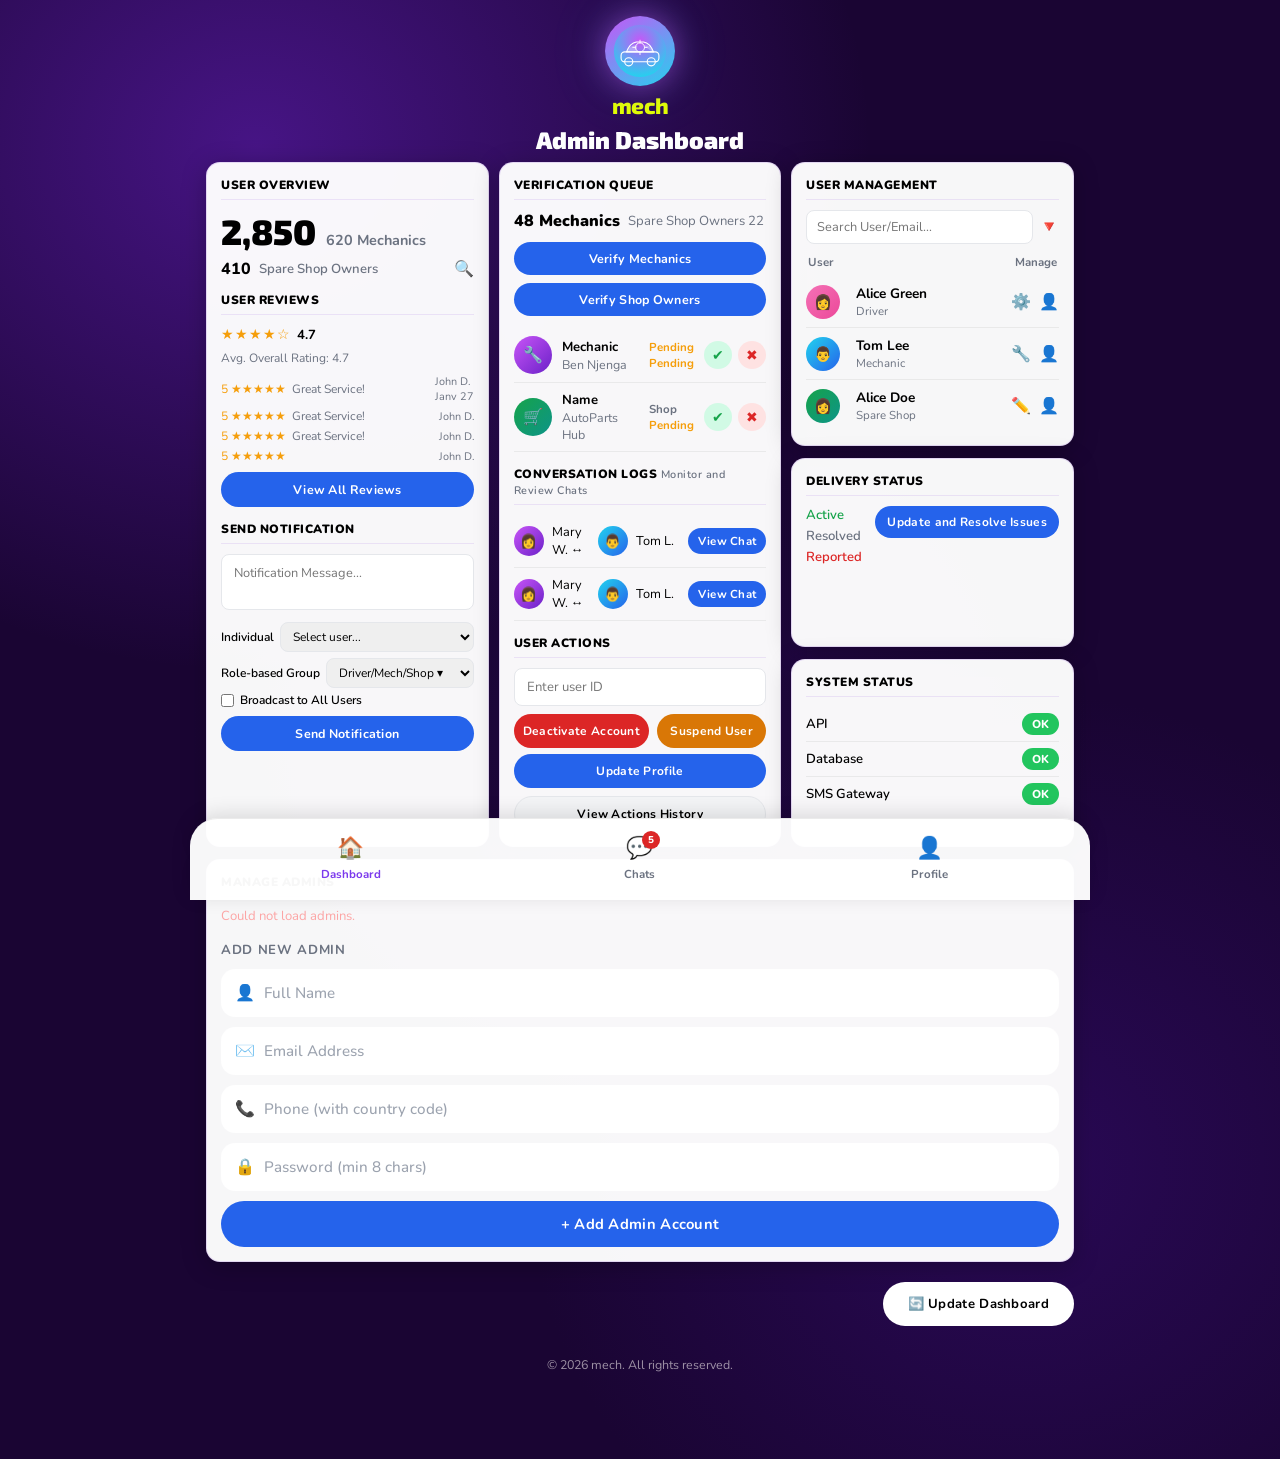
==== commit 7cb12d97: "Add files via upload" ====
--- a/frontend/dashboard_admin.html
+++ b/frontend/dashboard_admin.html
@@ -269,6 +269,41 @@
     </div>
   </div><!-- end top grid -->
 
+  <!-- ── Manage Admins ──────────────────────────────────────── -->
+  <div class="admin-section" style="margin-bottom:20px;">
+    <div class="admin-section-title">MANAGE ADMINS</div>
+
+    <!-- Current admins list -->
+    <div id="adminsList" style="margin-bottom:16px;">
+      <div style="color:var(--text-muted);font-size:0.82rem;">Loading admin accounts…</div>
+    </div>
+
+    <!-- Add new admin form -->
+    <div style="font-size:0.82rem;font-weight:700;color:var(--text-muted);margin-bottom:10px;letter-spacing:0.05em;">ADD NEW ADMIN</div>
+    <div id="addAdminAlert" style="display:none;padding:10px 14px;border-radius:10px;font-size:0.82rem;font-weight:700;margin-bottom:10px;"></div>
+    <div style="display:flex;flex-direction:column;gap:10px;" id="addAdminForm">
+      <div class="input-wrapper">
+        <span class="input-icon">👤</span>
+        <input class="input-field" type="text" id="adminFullName" placeholder="Full Name" autocomplete="off"/>
+      </div>
+      <div class="input-wrapper">
+        <span class="input-icon">✉️</span>
+        <input class="input-field" type="email" id="adminEmail" placeholder="Email Address" autocomplete="off"/>
+      </div>
+      <div class="input-wrapper">
+        <span class="input-icon">📞</span>
+        <input class="input-field" type="tel" id="adminPhone" placeholder="Phone (with country code)" autocomplete="off"/>
+      </div>
+      <div class="input-wrapper">
+        <span class="input-icon">🔒</span>
+        <input class="input-field" type="password" id="adminPassword" placeholder="Password (min 8 chars)" autocomplete="new-password"/>
+      </div>
+      <button class="btn btn-blue" id="addAdminBtn" style="padding:13px;font-size:0.92rem;">
+        + Add Admin Account
+      </button>
+    </div>
+  </div>
+
   <!-- Update Dashboard -->
   <div style="display:flex;justify-content:flex-end;margin-bottom:16px;">
     <button class="btn btn-white" style="color:var(--text-dark);font-size:0.82rem;">🔄 Update Dashboard</button>
@@ -296,6 +331,121 @@
 
 
 <script src="js/app.js"></script>
-<script>document.getElementById('yr').textContent = new Date().getFullYear();</script>
+<script>
+document.getElementById('yr').textContent = new Date().getFullYear();
+
+// ── Manage Admins ─────────────────────────────────────────────
+(function() {
+  const cfg = window.MechConfig || { API_BASE: 'https://mech-backend-h7nk.onrender.com' };
+
+  function authHeaders() {
+    const raw = localStorage.getItem('mech_token');
+    const tok = raw ? JSON.parse(raw) : null;
+    return tok ? { 'Content-Type': 'application/json', 'Authorization': 'Bearer ' + tok } : { 'Content-Type': 'application/json' };
+  }
+
+  function showAdminAlert(msg, type) {
+    const el = document.getElementById('addAdminAlert');
+    el.textContent = msg;
+    el.style.display = 'block';
+    el.style.background = type === 'success' ? 'rgba(16,185,129,0.12)' : 'rgba(239,68,68,0.12)';
+    el.style.border     = type === 'success' ? '1px solid #16a34a' : '1px solid #dc2626';
+    el.style.color      = type === 'success' ? '#6ee7b7' : '#fca5a5';
+    if (type !== 'success') setTimeout(() => el.style.display = 'none', 5000);
+  }
+
+  // Get current logged-in admin's id to prevent self-removal
+  function myId() {
+    try { return JSON.parse(localStorage.getItem('mech_user'))?.id; } catch(e) { return null; }
+  }
+
+  // Load and display current admins
+  async function loadAdmins() {
+    const el = document.getElementById('adminsList');
+    try {
+      const res  = await fetch(cfg.API_BASE + '/api/admin/admins', { headers: authHeaders() });
+      const data = await res.json();
+      const admins = data.data?.admins || [];
+      if (!admins.length) { el.innerHTML = '<div style="color:var(--text-muted);font-size:0.82rem;">No admins found.</div>'; return; }
+      el.innerHTML = admins.map(a => {
+        const isSelf = a.id === myId();
+        return `
+        <div style="display:flex;justify-content:space-between;align-items:center;padding:10px 0;border-bottom:1px solid rgba(255,255,255,0.08);">
+          <div>
+            <div style="font-weight:700;font-size:0.88rem;">${a.full_name} ${isSelf ? '<span style="font-size:0.7rem;color:var(--text-muted);">(you)</span>' : ''}</div>
+            <div style="color:var(--text-muted);font-size:0.78rem;">${a.email} · ${a.phone}</div>
+          </div>
+          <div style="display:flex;align-items:center;gap:8px;">
+            <span style="font-size:0.72rem;background:rgba(124,58,237,0.25);color:#c4b5fd;padding:3px 10px;border-radius:20px;font-weight:700;">ADMIN</span>
+            ${isSelf ? '' : `<button onclick="removeAdmin(${a.id}, '${a.full_name}')" style="font-size:0.72rem;background:rgba(239,68,68,0.15);color:#fca5a5;border:1px solid rgba(239,68,68,0.4);padding:3px 10px;border-radius:20px;font-weight:700;cursor:pointer;">Remove</button>`}
+          </div>
+        </div>`;
+      }).join('');
+    } catch(e) {
+      el.innerHTML = '<div style="color:#fca5a5;font-size:0.82rem;">Could not load admins.</div>';
+    }
+  }
+
+  // Remove admin role
+  window.removeAdmin = async function(id, name) {
+    if (!confirm(`Remove admin access for ${name}? Their account will still exist but they will lose all admin privileges.`)) return;
+    try {
+      const res  = await fetch(cfg.API_BASE + '/api/admin/remove-admin/' + id, {
+        method: 'POST', headers: authHeaders()
+      });
+      const data = await res.json();
+      if (res.ok) {
+        showAdminAlert('✅ Admin access removed for ' + name, 'success');
+        loadAdmins();
+      } else {
+        showAdminAlert(data.error || 'Failed to remove admin.', 'error');
+      }
+    } catch(e) {
+      showAdminAlert('Network error — please try again.', 'error');
+    }
+  };
+
+  // Create new admin
+  document.getElementById('addAdminBtn').addEventListener('click', async function() {
+    const full_name = document.getElementById('adminFullName').value.trim();
+    const email     = document.getElementById('adminEmail').value.trim();
+    const phone     = document.getElementById('adminPhone').value.trim();
+    const password  = document.getElementById('adminPassword').value;
+
+    if (!full_name || !email || !phone || !password) return showAdminAlert('All fields are required.', 'error');
+    if (password.length < 8) return showAdminAlert('Password must be at least 8 characters.', 'error');
+
+    this.textContent = '⏳ Creating...';
+    this.disabled = true;
+
+    try {
+      const res  = await fetch(cfg.API_BASE + '/api/admin/create-admin', {
+        method: 'POST',
+        headers: authHeaders(),
+        body: JSON.stringify({ full_name, email, phone, password })
+      });
+      const data = await res.json();
+      if (res.ok && data.data?.user) {
+        showAdminAlert('✅ Admin account created for ' + email, 'success');
+        document.getElementById('adminFullName').value = '';
+        document.getElementById('adminEmail').value    = '';
+        document.getElementById('adminPhone').value    = '';
+        document.getElementById('adminPassword').value = '';
+        loadAdmins(); // refresh list
+      } else {
+        showAdminAlert(data.error || data.message || 'Failed to create admin.', 'error');
+      }
+    } catch(e) {
+      showAdminAlert('Network error — please try again.', 'error');
+    }
+
+    this.textContent = '+ Add Admin Account';
+    this.disabled = false;
+  });
+
+  // Load on page ready
+  loadAdmins();
+})();
+</script>
 </body>
 </html>
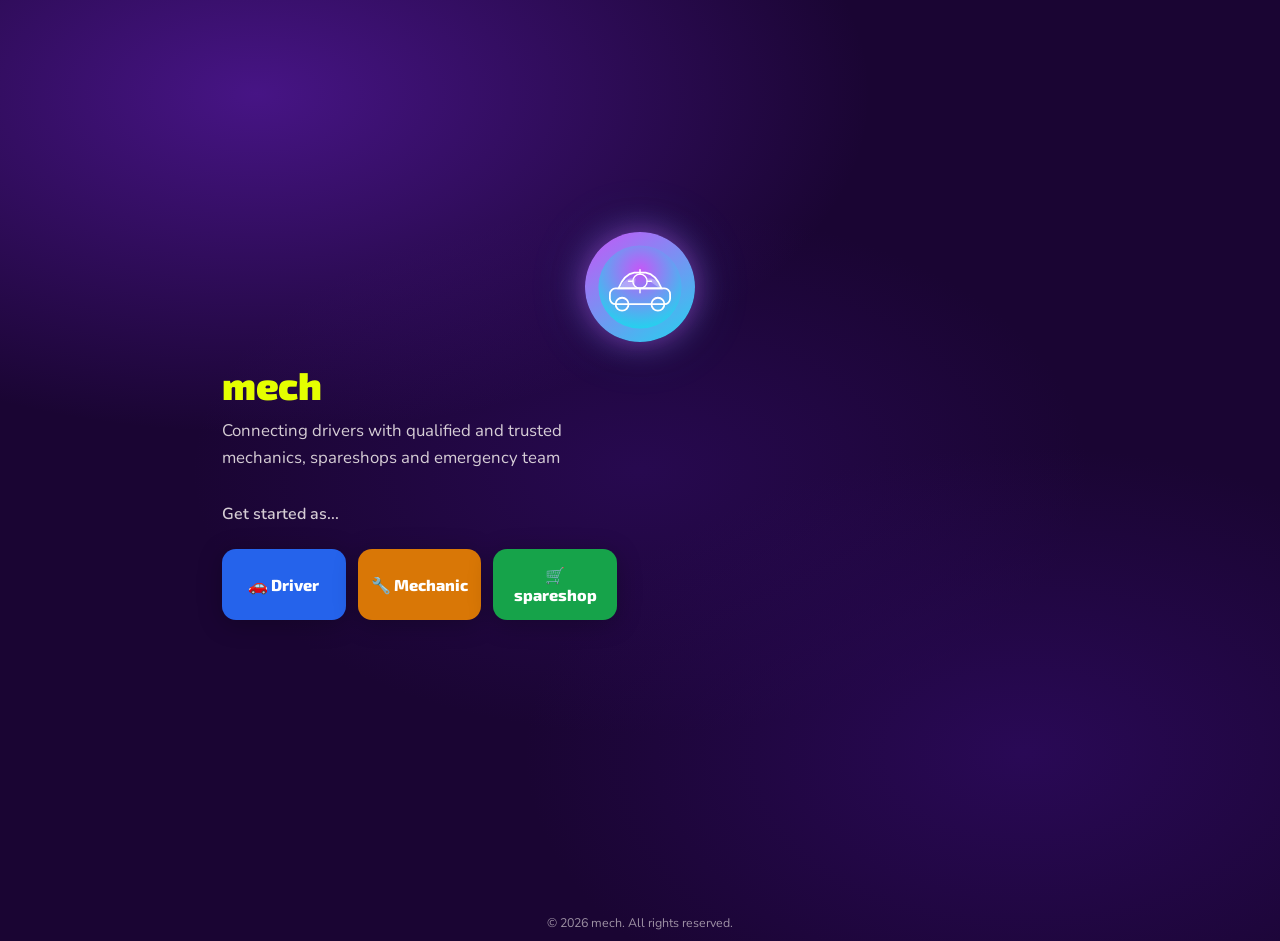
==== commit 8870f330: "Add files via upload" ====
--- a/frontend/dashboard_admin.html
+++ b/frontend/dashboard_admin.html
@@ -39,11 +39,11 @@
     <div class="admin-section">
       <div class="admin-section-title">USER OVERVIEW</div>
       <div style="display:flex;align-items:baseline;gap:10px;flex-wrap:wrap;margin-bottom:6px;">
-        <span class="admin-stat-big">2,850</span>
-        <span style="font-size:0.9rem;font-weight:700;color:var(--text-muted);">620 Mechanics</span>
+        <span class="admin-stat-big" id="statTotalUsers">--</span>
+        <span style="font-size:0.9rem;font-weight:700;color:var(--text-muted);"><span id="statMechanics">--</span> Mechanics</span>
       </div>
       <div style="display:flex;align-items:center;gap:8px;margin-bottom:12px;">
-        <span style="font-size:1rem;font-weight:800;">410</span>
+        <span style="font-size:1rem;font-weight:800;" id="statShops">--</span>
         <span style="font-size:0.82rem;color:var(--text-muted);font-weight:600;">Spare Shop Owners</span>
         <button style="background:none;border:none;cursor:pointer;font-size:1rem;margin-left:auto;">🔍</button>
       </div>
@@ -195,44 +195,10 @@
         </div>
 
         <div style="display:flex;justify-content:space-between;font-size:0.72rem;font-weight:700;color:var(--text-muted);margin-bottom:6px;padding:0 2px;">
-          <span>User</span>
-          <span>Manage</span>
-        </div>
-
-        <div class="user-mgmt-item">
-          <div style="width:34px;height:34px;border-radius:50%;background:linear-gradient(135deg,#f472b6,#ec4899);display:flex;align-items:center;justify-content:center;font-size:0.9rem;flex-shrink:0;">👩</div>
-          <div style="flex:1;min-width:0;margin-left:8px;">
-            <div class="user-mgmt-name">Alice Green</div>
-            <div class="user-mgmt-role">Driver</div>
-          </div>
-          <div style="display:flex;gap:8px;align-items:center;">
-            <button style="background:none;border:none;cursor:pointer;font-size:1rem;" title="Settings">⚙️</button>
-            <button style="background:none;border:none;cursor:pointer;font-size:1rem;" title="Profile">👤</button>
-          </div>
-        </div>
-
-        <div class="user-mgmt-item">
-          <div style="width:34px;height:34px;border-radius:50%;background:linear-gradient(135deg,var(--cyan-accent),var(--blue-btn));display:flex;align-items:center;justify-content:center;font-size:0.9rem;flex-shrink:0;">👨</div>
-          <div style="flex:1;min-width:0;margin-left:8px;">
-            <div class="user-mgmt-name">Tom Lee</div>
-            <div class="user-mgmt-role">Mechanic</div>
-          </div>
-          <div style="display:flex;gap:8px;align-items:center;">
-            <button style="background:none;border:none;cursor:pointer;font-size:1rem;" title="Tools">🔧</button>
-            <button style="background:none;border:none;cursor:pointer;font-size:1rem;" title="Profile">👤</button>
-          </div>
-        </div>
-
-        <div class="user-mgmt-item" style="border-bottom:none;">
-          <div style="width:34px;height:34px;border-radius:50%;background:linear-gradient(135deg,var(--green-btn),#0d9488);display:flex;align-items:center;justify-content:center;font-size:0.9rem;flex-shrink:0;">👩</div>
-          <div style="flex:1;min-width:0;margin-left:8px;">
-            <div class="user-mgmt-name">Alice Doe</div>
-            <div class="user-mgmt-role">Spare Shop</div>
-          </div>
-          <div style="display:flex;gap:8px;align-items:center;">
-            <button style="background:none;border:none;cursor:pointer;font-size:1rem;" title="Edit">✏️</button>
-            <button style="background:none;border:none;cursor:pointer;font-size:1rem;" title="Profile">👤</button>
-          </div>
+          <span>User</span><span>Manage</span>
+        </div>
+        <div id="userMgmtList">
+          <div style="padding:16px;text-align:center;color:#9ca3af;font-size:0.82rem;">Loading users...</div>
         </div>
       </div>
 
